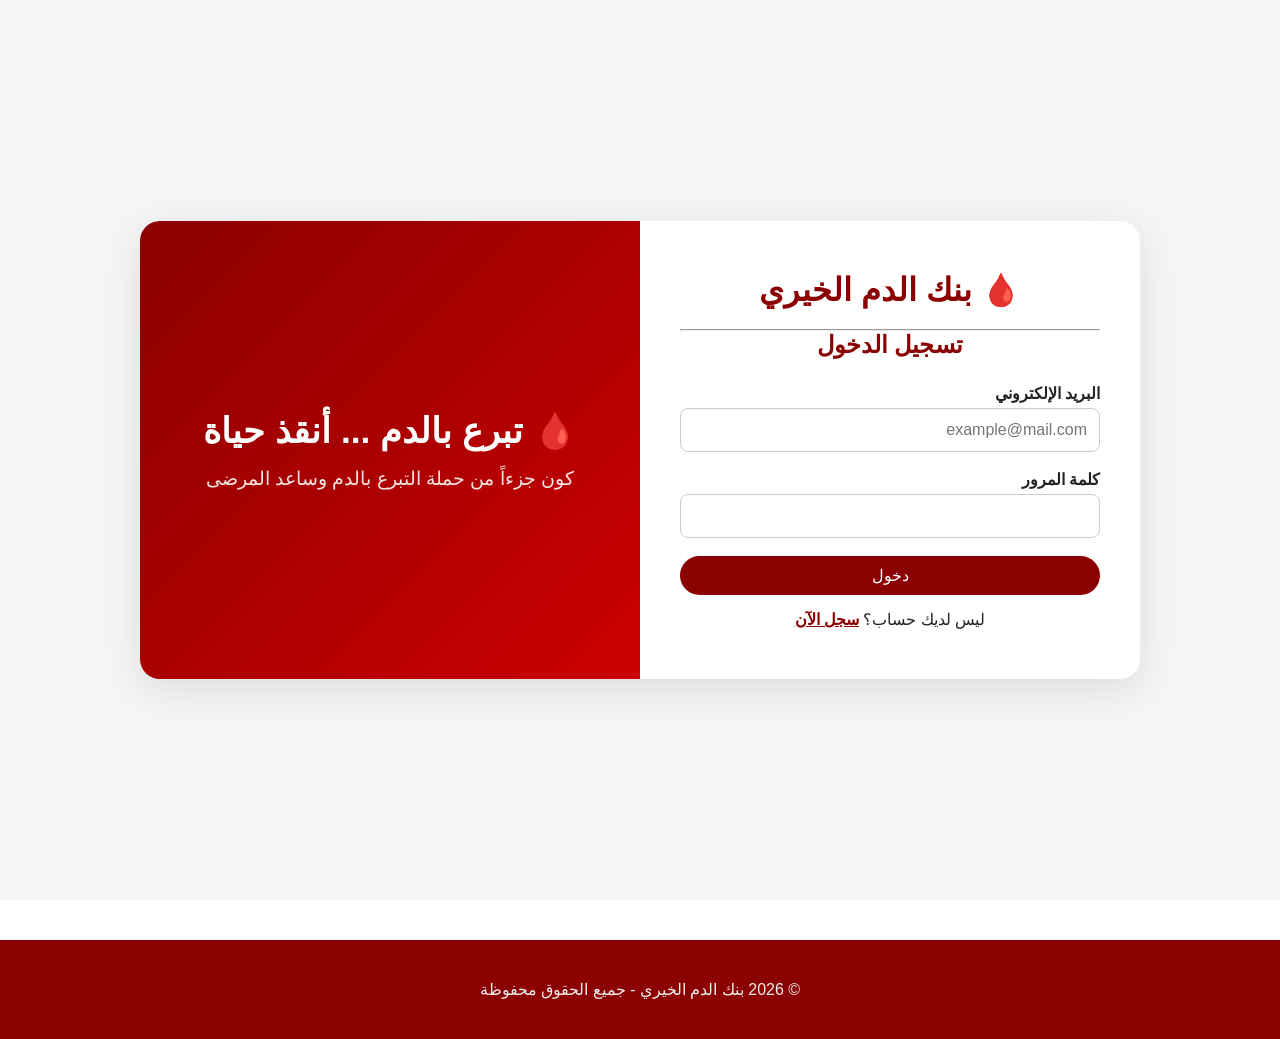
==== index.html @ 808e050e "Add files via upload" ====
<!DOCTYPE html>
<html lang="ar">
<head>
    <meta charset="UTF-8">
    <meta name="viewport" content="width=device-width, initial-scale=1.0">
    <title>بنك الدم الخيري</title>
    <link rel="stylesheet" href="style.css">
    <script src="script.js" defer></script>
</head>
<body>
    <div id="toast-container" class="toast-container"></div>
    <div class="login-page">
        <div class="login-container">
            <div class="login-form">
                <div class="logo-login">🩸 <span>بنك الدم</span> الخيري</div><hr>
                <h2> تسجيل الدخول</h2>
                <form id="login-form">
                    <div class="form-group">
                        <label>البريد الإلكتروني</label>
                        <input type="email" id="login-email" required placeholder="example@mail.com">
                    </div>
                    <div class="form-group">
                        <label>كلمة المرور</label>
                        <input type="password" id="login-password" required>
                    </div>
                    <button type="submit" class="btn" style="width:100%;">دخول</button>
                </form>
                <p style="text-align:center; margin-top:15px;">
                    ليس لديك حساب؟ <a href="register.html" style="color:#8B0000; font-weight:bold;">سجل الآن</a>
                </p>
            </div>
            <div class="login-image">
                <div class="image-content">
                    <h2>🩸 تبرع بالدم ... أنقذ حياة</h2>
                    <p>كون جزءاً من حملة التبرع بالدم وساعد المرضى</p>
                </div>
            </div>
        </div>
    </div>
    <footer class="footer">
        <div class="container"><p>© 2026 بنك الدم الخيري - جميع الحقوق محفوظة</p></div>
    </footer>
</body>
</html>
---- style.css ----
* {
    margin: 0;
    padding: 0;
    box-sizing: border-box;
}

body {
    font-family: 'Segoe UI', Tahoma, sans-serif;
    background: #ffffff;
    color: #222;
    direction: rtl;
}

.container {
    max-width: 1000px;
    margin: auto;
    padding: 20px;
}

/* صفحة تسجيل الدخول */
.login-page {
    min-height: 100vh;
    display: flex;
    align-items: center;
    justify-content: center;
    background: #f5f5f5;
    padding: 20px;
}

.login-container {
    display: flex;
    flex-wrap: wrap;
    max-width: 1000px;
    width: 100%;
    background: #fff;
    border-radius: 20px;
    box-shadow: 0 10px 40px rgba(0,0,0,0.1);
    overflow: hidden;
}

.login-form {
    flex: 1 1 50%;
    padding: 50px 40px;
}

.logo-login {
    font-size: 2rem;
    font-weight: bold;
    color: #8B0000;
    text-align: center;
    margin-bottom: 20px;
}

.logo-login span {
    color: #8B0000;
}

.login-form h2 {
    color: #8B0000;
    text-align: center;
    margin-bottom: 25px;
}

.login-image {
    flex: 1 1 50%;
    background: linear-gradient(135deg, #8B0000, #cc0000);
    display: flex;
    align-items: center;
    justify-content: center;
    padding: 40px;
    min-height: 300px;
}

.image-content {
    color: #fff;
    text-align: center;
}

.image-content h2 {
    font-size: 2.2rem;
    margin-bottom: 15px;
}

.image-content p {
    font-size: 1.2rem;
    opacity: 0.9;
}

/* شريط التنقل */
.navbar {
    background: #8B0000;
    color: #fff;
    padding: 15px 0;
    box-shadow: 0 2px 10px rgba(0,0,0,0.3);
}

.navbar .container {
    display: flex;
    justify-content: space-between;
    align-items: center;
    flex-wrap: wrap;
}

.logo {
    font-size: 1.8rem;
    font-weight: bold;
}

.logo span {
    color: #ffcccc;
}

.nav-links {
    display: flex;
    list-style: none;
    gap: 20px;
    flex-wrap: wrap;
}

.nav-links a {
    color: #fff;
    text-decoration: none;
    padding: 5px 0;
    border-bottom: 2px solid transparent;
    transition: 0.3s;
}

.nav-links a:hover,
.nav-links a.active {
    border-bottom-color: #ffcccc;
}

/* أزرار */
.btn {
    display: inline-block;
    background: #8B0000;
    color: #fff;
    padding: 10px 25px;
    border: none;
    border-radius: 30px;
    cursor: pointer;
    font-size: 1rem;
    transition: 0.3s;
}

.btn:hover {
    background: #a00000;
    transform: scale(1.02);
}

/* بطاقات */
.card {
    background: #fff;
    border-radius: 15px;
    padding: 25px;
    box-shadow: 0 4px 15px rgba(0,0,0,0.08);
    margin-bottom: 20px;
}

.card h3 {
    color: #8B0000;
    margin-bottom: 10px;
}

/* نماذج */
.form-group {
    margin-bottom: 18px;
}

.form-group label {
    display: block;
    font-weight: 600;
    margin-bottom: 5px;
}

.form-group input,
.form-group select,
.form-group textarea {
    width: 100%;
    padding: 12px;
    border: 1px solid #ccc;
    border-radius: 8px;
    font-size: 1rem;
    font-family: inherit;
}

.form-group input:focus,
.form-group select:focus,
.form-group textarea:focus {
    border-color: #8B0000;
    outline: none;
    box-shadow: 0 0 0 3px rgba(139,0,0,0.2);
}

/* المتبرعون */
.donor-grid {
    display: grid;
    grid-template-columns: repeat(auto-fill, minmax(250px, 1fr));
    gap: 20px;
    margin-top: 20px;
}

.donor-card {
    background: #fff;
    padding: 20px;
    border-radius: 12px;
    box-shadow: 0 2px 10px rgba(0,0,0,0.06);
    border-right: 5px solid #8B0000;
}

.donor-card h4 {
    color: #8B0000;
}

.donor-card p {
    margin: 5px 0;
}

/* تذييل */
.footer {
    background: #8B0000;
    color: #eee;
    text-align: center;
    padding: 20px 0;
    margin-top: 40px;
}

/* رسائل التوست */
.toast-container {
    position: fixed;
    top: 20px;
    left: 50%;
    transform: translateX(-50%);
    z-index: 9999;
    direction: rtl;
    width: 90%;
    max-width: 450px;
}

.toast {
    background: #333;
    color: #fff;
    padding: 15px 20px;
    border-radius: 10px;
    box-shadow: 0 4px 20px rgba(0,0,0,0.3);
    margin-bottom: 10px;
    display: flex;
    align-items: center;
    gap: 12px;
    animation: slideDown 0.5s ease;
    font-size: 1rem;
}

.toast.success {
    background: #2e7d32;
}

.toast.error {
    background: #c62828;
}

.toast.warning {
    background: #e65100;
}

@keyframes slideDown {
    from {
        opacity: 0;
        transform: translateY(-30px);
    }
    to {
        opacity: 1;
        transform: translateY(0);
    }
}

/* التجاوب مع الشاشات */
@media (max-width: 768px) {
    .login-container {
        flex-direction: column-reverse;
    }

    .login-form {
        padding: 30px 20px;
        flex: 1 1 100%;
    }

    .login-image {
        flex: 1 1 100%;
        min-height: 200px;
        padding: 20px;
    }

    .image-content h2 {
        font-size: 1.6rem;
    }

    .image-content p {
        font-size: 1rem;
    }

    .navbar .container {
        flex-direction: column;
        gap: 10px;
    }

    .nav-links {
        justify-content: center;
    }
}

@media (max-width: 480px) {
    .login-form {
        padding: 20px 15px;
    }

    .logo-login {
        font-size: 1.5rem;
    }

    .login-form h2 {
        font-size: 1.3rem;
    }

    .image-content h2 {
        font-size: 1.3rem;
    }

    .card {
        padding: 15px;
    }

    .donor-grid {
        grid-template-columns: 1fr;
    }
}
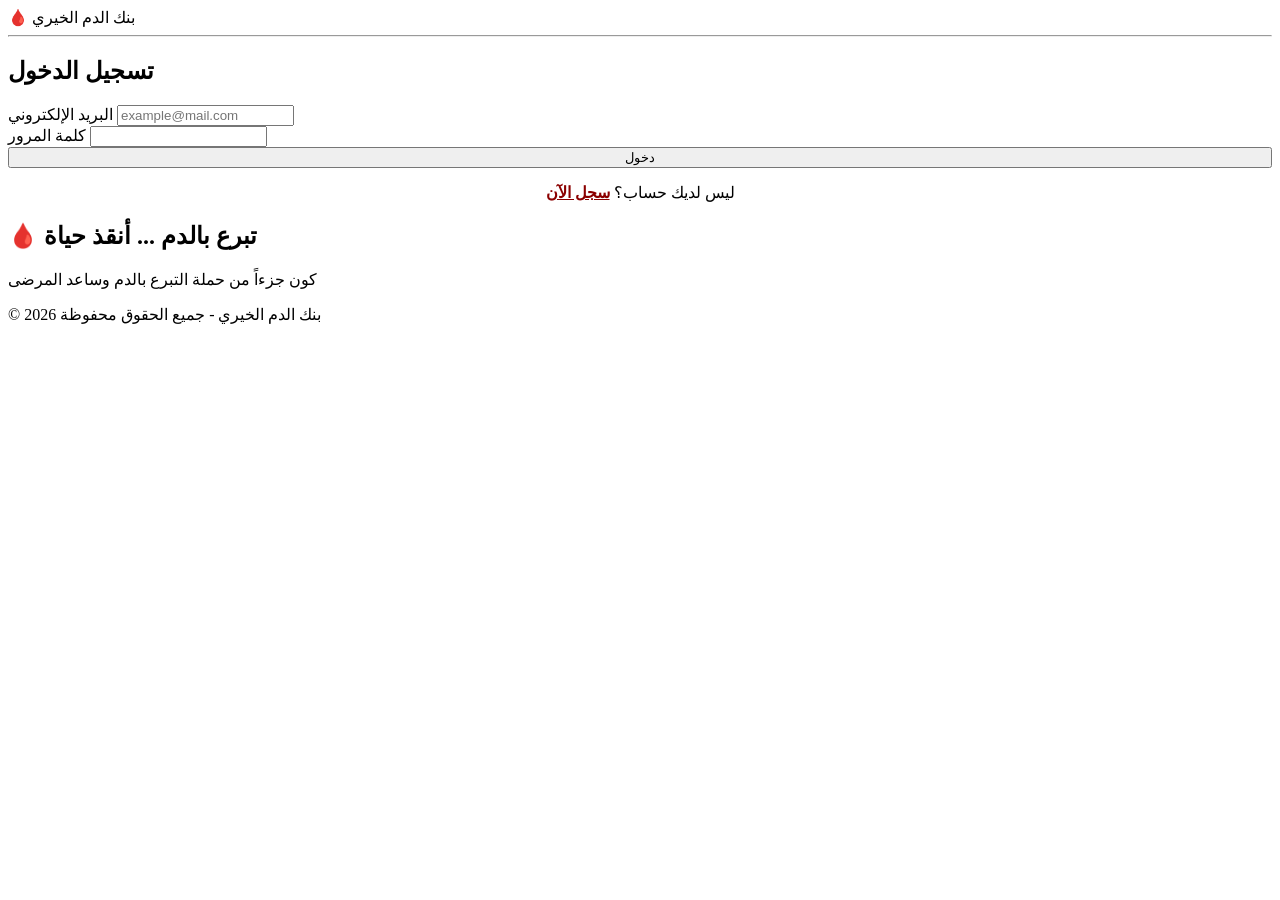
==== commit 11021024: "Update index.html" ====
--- a/index.html
+++ b/index.html
@@ -4,8 +4,8 @@
     <meta charset="UTF-8">
     <meta name="viewport" content="width=device-width, initial-scale=1.0">
     <title>بنك الدم الخيري</title>
-    <link rel="stylesheet" href="style.css">
-    <script src="script.js" defer></script>
+    <link rel="stylesheet" href="css/style.css">
+    <script src="js/script.js" defer></script>
 </head>
 <body>
     <div id="toast-container" class="toast-container"></div>
@@ -41,4 +41,4 @@
         <div class="container"><p>© 2026 بنك الدم الخيري - جميع الحقوق محفوظة</p></div>
     </footer>
 </body>
-</html>+</html>
